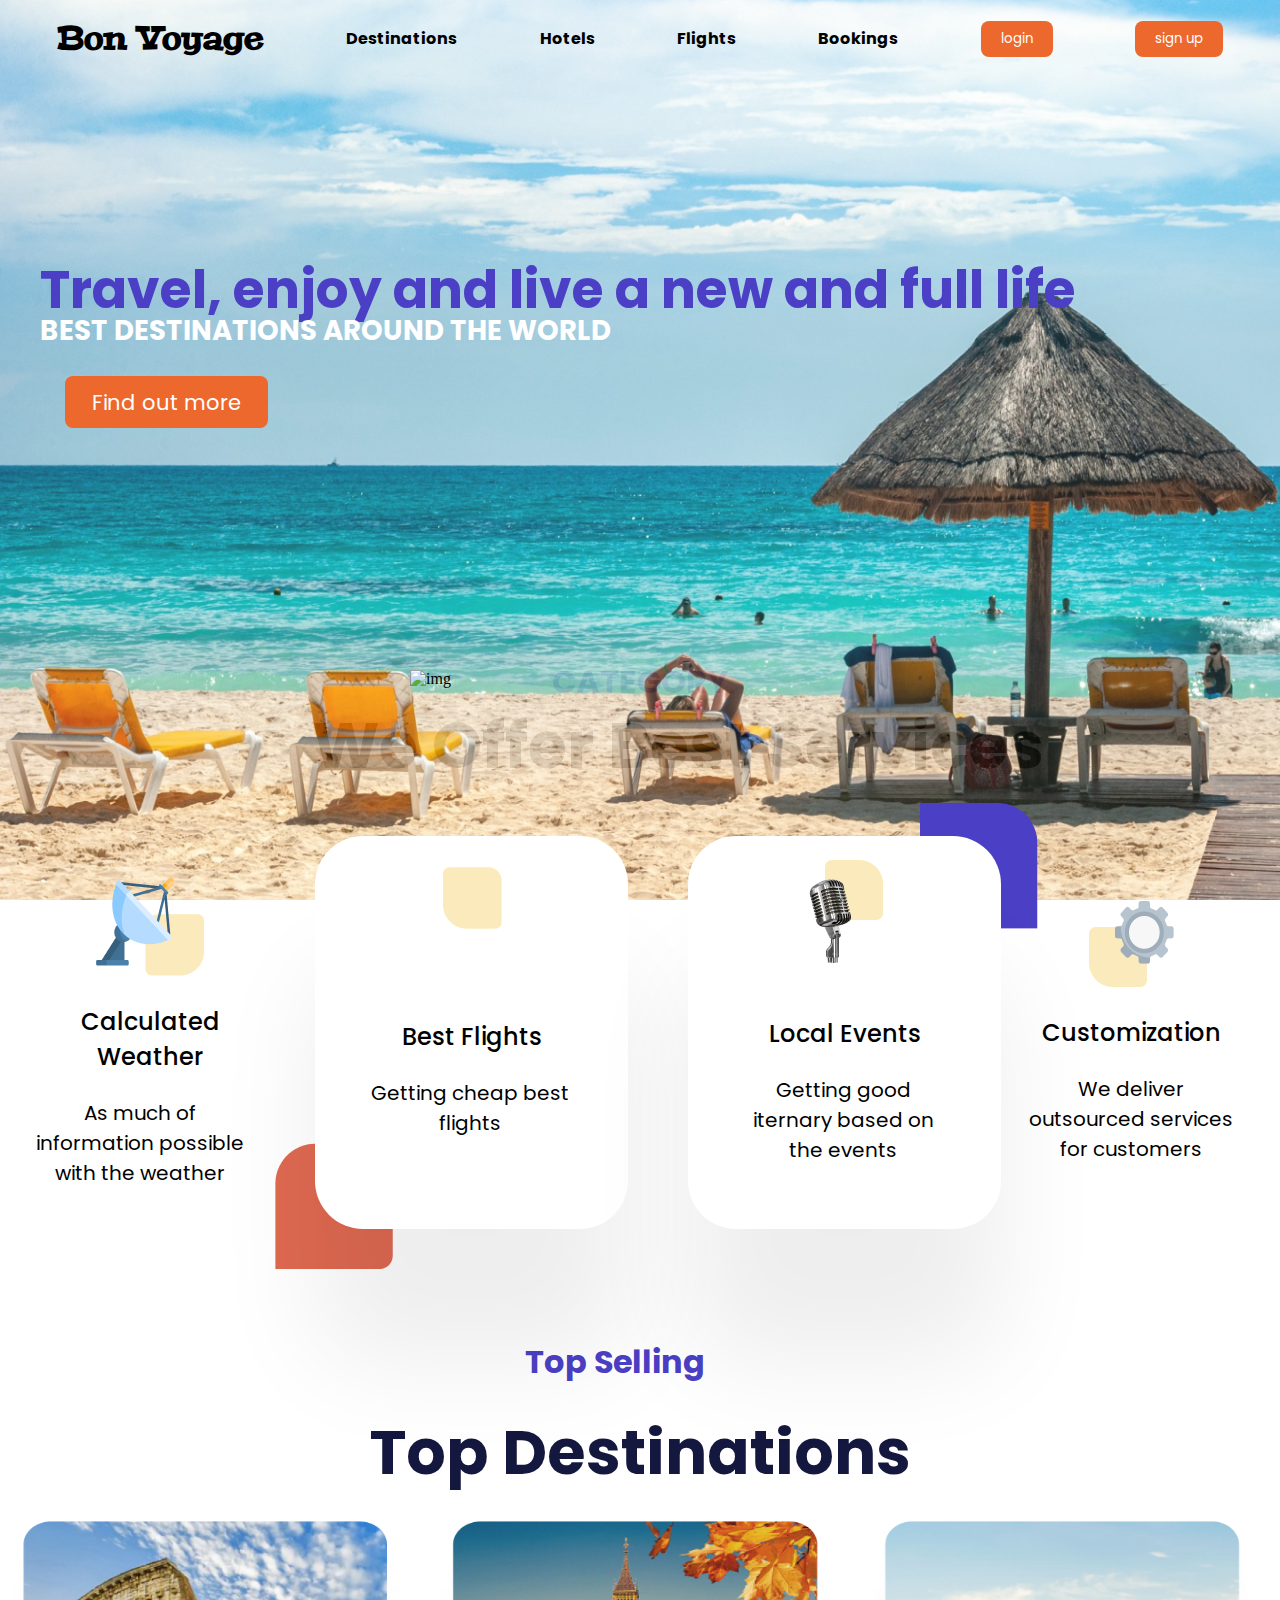
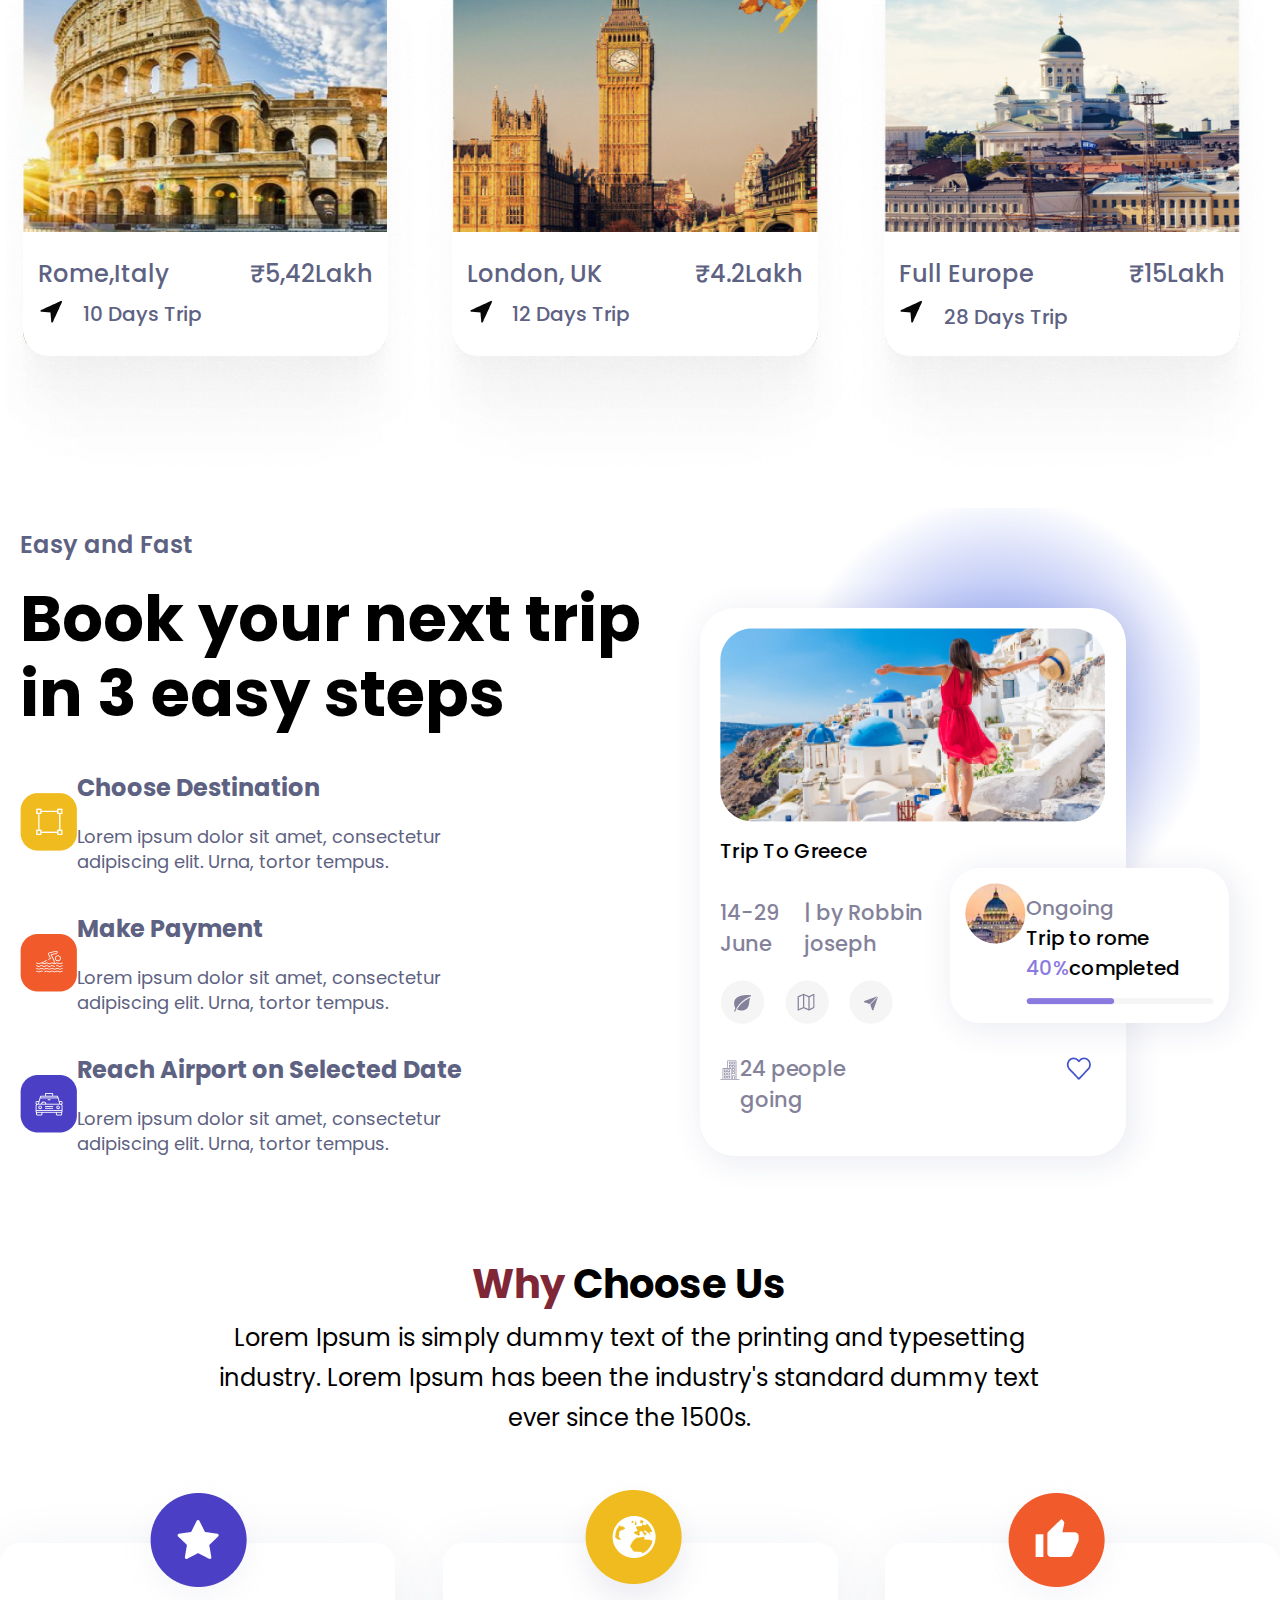
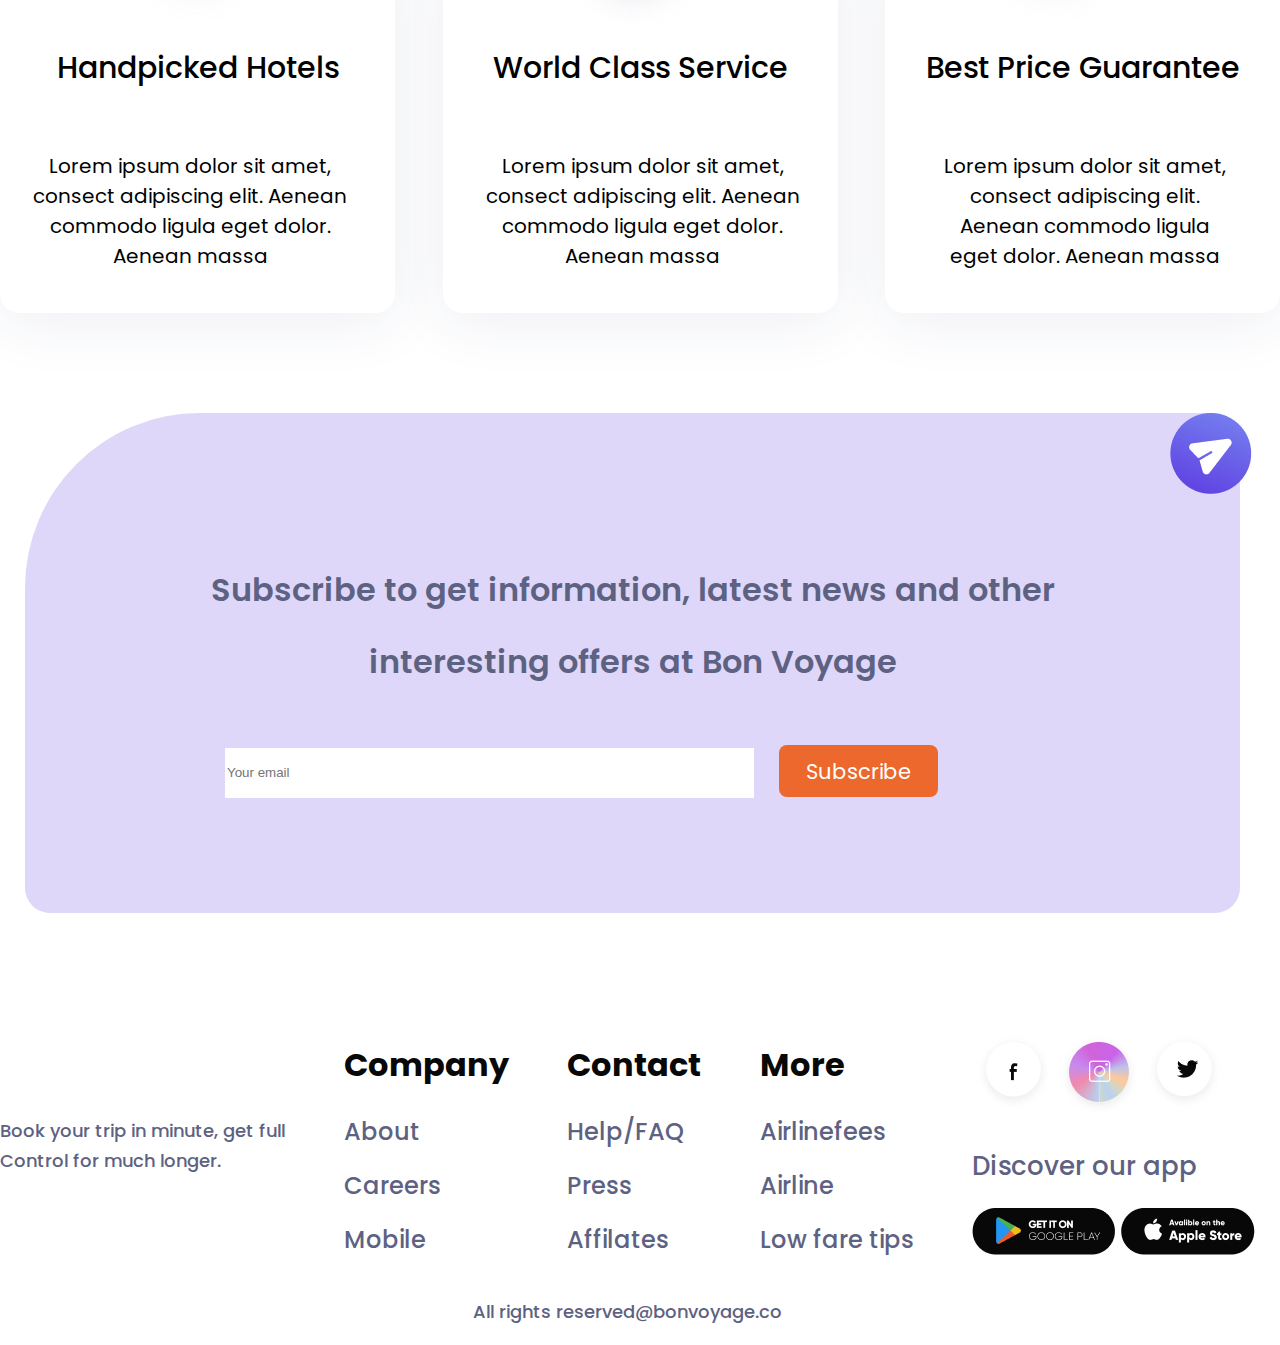
==== index.html @ 83e2f688 "Changes" ====
<!DOCTYPE html>
<html lang="en">

<head>
    <meta charset="UTF-8">
    <meta name="viewport" content="width=device-width, initial-scale=1.0">
    <title>Travel Booking</title>
    <link rel="stylesheet" href="./style.css">
    <link rel="preconnect" href="https://fonts.googleapis.com">
    <link rel="preconnect" href="https://fonts.gstatic.com" crossorigin>
    <link href="https://fonts.googleapis.com/css2?family=Peralta&family=Poppins:wght@400;500;600;700&display=swap"
        rel="stylesheet">
</head>

<body>
    <div class="header">
        <img src="images/unsplash_ELf8M_YWRTY (1).png" class="hp" alt="beach">
    </div>
    <div class="nav">
        <div id="nav1">Bon Voyage</div>
        <div>Destinations</div>
        <div>Hotels</div>
        <div>Flights</div>
        <div>Bookings</div>
        <input type="button" class="btn" value="login" />
        <input type="button" class="btn" value="sign up" />
    </div>
    <section class="section">
        <div class="b">
            <h1>Travel, enjoy and live a new and full life </h1>
            <div class="b1">
                <p>BEST DESTINATIONS AROUND THE WORLD</p>
            </div>
        </div>
        <input type="button" class="btn1" value="Find out more" />
    </section>

    <section class="section1">
        <div>
            <P class="p700">CATEGORY</P>
        </div>
        <div>
            <p class="p700b">We Offer Best Services</p>
        </div>
        <div class="rec">
            <img src="images\Rectangle 157.png" alt="img" />
        </div>
        <div class="rec1">
            <img src="images\Rectangle 158.png" alt="img" />
        </div>
        <div class="group">
            <div class="group1">
                <div>
                    <img src="images\Group 48.png" alt="img" />
                </div>
                <div class="">
                    <h3 class="p500">Calculated Weather</h3>
                    <p class="p400" id="g1">As much of information possible with the weather</p>
                </div>
            </div>
            <div class="group2">

                <div>
                    <img src="images\Rectangle 158 (1).png" alt="img" />
                </div>
                <div>
                    <h3 class="p500">Best Flights </h3>
                    <p class="p400" id="g2">Getting cheap best flights</p>
                </div>
            </div>
            <div class="group3">
                <div>
                    <img src="images\Group 50.png" alt="img" />
                </div>
                <div>
                    <h3 class="p500">Local Events</h3>
                    <p class="p400" id="g3">Getting good iternary based on the events</p>
                </div>
            </div>
            <div class="group4">
                <div>
                    <img src="images\Group 49.png" alt="img" />
                </div>
                <div>
                    <h3 class="p500">Customization</h3>
                    <p class="p400" id="g4">We deliver outsourced services for customers</p>
                </div>
            </div>
        </div>
    </section>
    <div class="plane">
        <img src="images\Group.png" alt="img" />
    </div>
    <div class="p1">
        <p>Top Selling</p>
    </div>
    <div class="p2">
        <p>Top Destinations</p>
    </div>
    <section class="section2">

        <div class="section2-g1">
            <img src="images\Rectangle 14 (1).png" alt="img" width="475" height="607">
        </div>
        <div class="section2-g2">
            <img src="images\Rectangle 14 (3).png" alt="img" width="550" height="607">
        </div>
        <div class="section2-g3">
            <img src="images\Rectangle 14.png" alt="img" width="475" height="607">
        </div>
        <div class="sg1">
            <div class=sg1-1>
                <p>Rome,Italy</p>
                <p>₹5,42Lakh</p>
            </div>
            <div class="sg1-2">
                <p>10 Days Trip</p>
            </div>
        </div>
        <div class="sg2">
            <div class="sg2-1">
                <p>London, UK</p>
                <p>₹4.2Lakh</p>
            </div>
            <div class="sg2-2">
                <p>12 Days Trip</p>
            </div>
        </div>
        <div class="sg3">
            <div class="sg3-1">
                <p>Full Europe</p>
                <p>₹15Lakh</p>
            </div>
            <div class="sg3-2">
                <p>28 Days Trip</p>
            </div>
        </div>
        <div class="section2-nav1">
            <img src="images\Navigation.png" alt="img">
        </div>
        <div class="section2-nav2">
            <img src="images\Navigation.png" alt="img">
        </div>
        <div class="section2-nav3">
            <img src="images\Navigation.png" alt="img">
        </div>
    </section>
    <section class="section3">
        <div class="section3-1">
            <div>
                <p style="font-size: 24px; font-weight: 600;">Easy and Fast</p>
            </div>
            <div>
                <p style="line-height: 75px;margin-top: 20px;margin-bottom: 20px; color: black;">Book your next trip<br>
                    in 3 easy steps</p>
            </div>
            <div class="s30">
                <div><img src="images\Group 7.png" alt="img"></div>
                <div class="s33">
                    <p style="font-size:24px;">Choose Destination</p>
                    <p style="font-size: 18px; font-weight: 400;">Lorem ipsum dolor sit amet, consectetur<br>
                        adipiscing elit. Urna, tortor tempus. </p>
                </div>
            </div>
            <div class="s30">
                <div><img src="images\Group 12.png" alt="img"></div>
                <div class="s33">
                    <p style="font-size: 24px;">Make Payment</p>
                    <p style="font-size: 18px; font-weight: 400;">Lorem ipsum dolor sit amet, consectetur<br>
                        adipiscing elit. Urna, tortor tempus. </p>
                </div>
            </div>
            <div class="s30">
                <div><img src="images\Group 11.png" alt="img"></div>
                <div class="s33">
                    <p style="font-size: 24px;">Reach Airport on Selected Date</p>
                    <p style="font-size: 18px; font-weight: 400;">Lorem ipsum dolor sit amet, consectetur<br>
                        adipiscing elit. Urna, tortor tempus. </p>
                </div>
            </div>
        </div>
        <div class="section3-2">
            <div>
                <div class="s3-201">
                    <div class="s3-20"></div>
                </div>
                <div class="s3-21">
                    <div><img src="images\Rectangle 17.png" alt="img"></div>
                    <div id="s3">
                        <p>Trip To Greece</p>
                    </div>
                    <div class="s31">
                        <div>
                            <p>14-29 <br>June</p>
                        </div>
                        <div style="padding-left: 25px;">
                            <p> | by Robbin <br>joseph</p>
                        </div>
                    </div>
                    <div class="s31">
                        <div><img src="images\LEAF.png" alt="img"></div>
                        <div style="padding-left: 20px;"><img src="images\map icon.png" alt="img"></div>
                        <div style="padding-left: 20px;"><img src="images\send.png" alt="img"></div>
                    </div>
                    <div class="s31">
                        <div style="padding-top: 25px;"><img src="images\building 1.png" alt="img"></div>
                        <div>
                            <p>24 people <br>going</p>
                        </div>
                        <div style="padding-left: 220px; padding-top: 25px;"><img src="images\heart (6) 1.png"
                                alt="img"></div>
                    </div>
                </div>
                <div class="s3-22">
                    <div><img src="images\Mask Group.png" alt="img"></div>
                    <div id="s3">
                        <div style="color:rgba(132, 130, 154, 1);">
                            <p>Ongoing</p>
                        </div>
                        <div>
                            <p>Trip to rome</p>
                        </div>
                        <div>
                            <p><span style="color: #8A79DF;">40%</span>completed</p>
                        </div>
                        <div><img src="images\Group 3.png" alt="img"></div>
                    </div>
                </div>
            </div>
        </div>
    </section>
    <section class="section4">
        <div class="section4-1">
            <p><span class="text">Why</span> Choose Us</p>
        </div>
        <div class="section4-2">
            <p>Lorem Ipsum is simply dummy text of the printing and typesetting industry. Lorem Ipsum has been the
                industry's standard dummy text ever since the 1500s.</p>
        </div>
    </section>
    <section class="section5">
        <div class="s5-1">
            <img src="images\Ellipse 5.png" alt="img">
        </div>
        <div class="s5-2">
            <img src="images\Ellipse 6.png" alt="img">
        </div>
        <div class="s5-3">
            <img src="images\Ellipse 7.png" alt="img">
        </div>
        <div class="s5-4">
            <img src="images\Vector.png" alt="img">
        </div>
        <div class="s5-5">
            <img src="images\whh_world.png" alt="img">
        </div>
        <div class="s5-6">
            <img src="images\Vector (1).png" alt="img">
        </div>
        <div class="section5-1">
            <div class="section5-11">
                <p>Handpicked Hotels</p>
            </div>
            <div class="section5-12">
                <p>Lorem ipsum dolor sit amet, consect adipiscing elit. Aenean commodo ligula eget dolor. Aenean massa
                </p>
            </div>
        </div>
        <div class="section5-2">
            <div class="section5-21">
                <p>World Class Service</p>
            </div>
            <div class="section5-22">
                <p>Lorem ipsum dolor sit amet, consect adipiscing elit. Aenean commodo ligula eget dolor. Aenean massa
                </p>
            </div>
        </div>
        <div class="section5-3">
            <div class="section5-31">
                <p>Best Price Guarantee</p>
            </div>
            <div class="section5-32">
                <p>Lorem ipsum dolor sit amet, consect adipiscing elit. Aenean commodo ligula eget dolor. Aenean massa
                </p>
            </div>
        </div>
    </section>
    <section class="s6">
        <div id="s61">
            <img src="images\Group 77.png" alt="img">
        </div>
        <div id="s62">
            <div>
                <p>Subscribe to get information, latest news and other<br>interesting offers at Bon Voyage</p>
            </div>
            <div id="s63">
                <div><input type="email" name="email" id="email" placeholder="Your email"></div>
                <div><button class="btn1">Subscribe</button></div>
            </div>
        </div>
    </section>
    <footer class="c7">
        <div class="c71">
            <div>
                <p style="font-size: 18px;">Book your trip in minute, get full<br>Control for much longer.</p>
            </div>
            <div>
                <div id="c71">
                    <p>Company</p>
                </div>
                <div>
                    <p>About</p>
                </div>
                <div>
                    <p>Careers</p>
                </div>
                <div>
                    <p>Mobile</p>
                </div>
            </div>
            <div>
                <div id="c71">
                    <p>Contact</p>
                </div>
                <div>
                    <p>Help/FAQ</p>
                </div>
                <div>
                    <p>Press</p>
                </div>
                <div>
                    <p>Affilates</p>
                </div>
            </div>
            <div>
                <div id="c71">
                    <p>More</p>
                </div>
                <div>
                    <p>Airlinefees</p>
                </div>
                <div>
                    <p>Airline</p>
                </div>
                <div>
                    <p>Low fare tips</p>
                </div>
            </div>
            <div>
                <div class="c72">
                    <div><img src="images\Social (1).png" alt="img"></div>
                    <div><img src="images\Social.png" alt="img"></div>
                    <div><img src="images\Social (2).png" alt="img"></div>
                </div>
                <div style="font-size: 26px;">
                    <p>Discover our app</p>
                </div>
                <div>
                    <div>
                        <img src="images\Google Play.png" alt="img">
                        <img src="images\Play Store.png" alt="img">
                    </div>
                    <div></div>
                </div>
            </div>
        </div>
        <div>
            <p style="font-size: 18px; text-align: center;">All rights reserved@bonvoyage.co</p>
        </div>
    </footer>
</body>

</html>
---- style.css ----
body {
    width: 100%;
    background-color: rgba(255, 255, 255, 1);
    margin: 0%;
    padding: 0%;
    overflow-x: hidden;
}

.hp {
    width: 100%;
    height: 100%;
    position: absolute;
    opacity: 0.9px;

}

.btn {
    color: white;
    background-color: rgba(236, 104, 44, 1);

    padding: 8px 20px 8px 20px;
    border-radius: 8px;
    border: 1px;
    gap: 8px;
    width: fit-content;
    font-family: 'Poppins', sans-serif;
    font-weight: 400;
}

.nav {
    top: 10px;
    display: flex;
    flex-direction: row;
    justify-content: space-around;
    align-items: center;
    color: black;
    position: relative;
    padding: 8px 20px 8px 20px;
    gap: 8px;
    border-radius: 8px;
    font-family: 'Poppins', sans-serif;
    font-weight: 700;
}

#nav1 {
    font-family: 'Peralta', cursive;
    font-weight: 700;
    font-size: xx-large;
}

.section {
    position: relative;
    left: 40px;
    top: 195px;
    font-family: 'Poppins', sans-serif;
    font-weight: 700;
    font-size: 26px;
}

.b {
    line-height: 6px;
    color: rgba(75, 64, 197, 1);
}

.b1 {
    color: white;
    font-size: 27.5px;
}

.btn1 {
    color: white;
    background-color: rgba(75, 64, 197, 1);

    padding: 10px 27px 10px 27px;
    border-radius: 8px;
    border: 1px;
    gap: 8px;
    width: fit-content;
    font-family: 'Poppins', sans-serif;
    font-weight: 500;
    font-size: 21px;
}

.section1 {
    margin-top: 425px;
    text-align: center;
    margin-right: 25px;
    margin-left: 25px;
    height: 610px;
    display: flex;
    flex-direction: column;

}

.group {
    display: flex;
    position: relative;
    margin: 0;
}

.group1 {
    display: flex;
    flex-direction: column;
    justify-content: center;
    width: 250px;
}

.group2 {
    background-color: rgba(255, 255, 255, 1);
    box-shadow: 0px 133px 106px 0px rgba(0, 0, 0, 0.07);
    width: 313px;
    height: 393px;
    border-radius: 48px;
    display: flex;
    flex-direction: column;
    justify-content: space-around;
    margin-right: 30px;
    margin-left: 40px;
}

.plane {
    position: absolute;
    top: 670px;
    left: 410px;
}

.group3 {
    background-color: rgba(255, 255, 255, 1);
    box-shadow: 0px 133px 106px 0px rgba(0, 0, 0, 0.07);
    width: 313px;
    height: 393px;
    border-radius: 48px;
    display: flex;
    flex-direction: column;
    justify-content: space-evenly;
    margin-left: 30px;
    margin-right: 25px;
}

.group4 {
    display: flex;
    flex-direction: column;
    justify-content: center;
    width: 210px;
}

.rec {
    position: absolute;
    margin-top: 485px;
    margin-left: 250px;

}

.rec1 {
    position: absolute;
    margin-top: 145px;
    margin-left: 895px;
}

.p400 {
    font-family: 'Poppins', sans-serif;
    font-weight: 400;
    margin: 0%;
    font-size: 20px;
}

.p500 {
    font-family: 'Poppins', sans-serif;
    font-weight: 500;
    font-size: 24px;
    padding: 0;

}

.p700 {
    font-family: 'Poppins', sans-serif;
    font-weight: 700;
    font-size: 32px;
    color: rgba(75, 64, 197, 1);
    margin: 0%;
    margin-bottom: 40px;
}

.p700b {
    font-family: 'Poppins', sans-serif;
    font-weight: 700;
    font-size: 64px;
    line-height: 0px;
    margin-top: 0%;
    margin-bottom: 90px;
    margin-left: 75px;
}

#g1 {
    width: 230px;
}

#g2 {
    margin-left: 45px;
    height: 120px;
    width: 220px;
}

#g3 {
    margin-left: 50px;
    height: 130px;
    width: 210px;
}

#g4 {
    width: 210px;
}

.p1 {
    margin-top: 70px;
    margin-right: 50px;
    font-family: Poppins;
    font-size: 32px;
    font-weight: 700;
    text-align: center;
    color: rgba(75, 64, 197, 1);
    padding: 0px;
    border: 0px;

}

.p2 {
    margin: 0px 0px 0px 0px;
    font-family: Poppins;
    font-size: 62px;
    font-weight: 700;
    text-align: center;
    color: rgba(20, 24, 62, 1);
    padding: 0px;
    border: 0px;
    line-height: 10px;
}

.section2-nav1 {
    position: absolute;
    margin-top: 380px;
    padding-left: 40px;
}

.section2-nav2 {
    position: absolute;
    margin-top: 380px;
    margin-left: 430px;
    padding-left: 40px;
}

.section2-nav3 {
    position: absolute;
    margin-top: 380px;
    margin-left: 860px;
    padding-left: 40px;
}

.section2-g1 {
    position: absolute;
    margin-left: 5px;

}

.section2-g2 {
    position: absolute;
    margin-left: 360px;
}

.section2-g3 {
    position: absolute;
    margin-left: 795px;
}

.sg1 {
    background: rgba(255, 255, 255, 1);
    width: 365px;
    position: absolute;
    margin-left: 23px;
    margin-top: 312px;
    height: 124px;
    border: 1px;
    border-radius: 0px 0px 26px 26px;
}

.sg2 {
    background: rgba(255, 255, 255, 1);
    width: 366px;
    position: absolute;
    margin-left: 452px;
    margin-top: 312px;
    height: 124px;
    border: 1px;
    border-radius: 0px 0px 26px 26px;
}

.sg3 {
    background: rgba(255, 255, 255, 1);
    width: 356px;
    position: absolute;
    margin-left: 884px;
    margin-top: 312px;
    height: 124px;
    border: 1px;
    border-radius: 0px 0px 26px 26px;
}

.sg1-1 {
    display: flex;
    justify-content: space-between;
    color: rgba(94, 98, 130, 1);
    font-family: Poppins;
    font-size: 24px;
    font-weight: 500;
    padding-left: 15px;
    padding-right: 15px;
    height: 50px;
}

.sg2-1 {
    display: flex;
    justify-content: space-between;
    color: rgba(94, 98, 130, 1);
    font-family: Poppins;
    font-size: 24px;
    font-weight: 500;
    padding-left: 15px;
    padding-right: 15px;
    height: 50px;
}

.sg3-1 {
    display: flex;
    justify-content: space-between;
    color: rgba(94, 98, 130, 1);
    font-family: Poppins;
    font-size: 24px;
    font-weight: 500;
    padding-left: 15px;
    padding-right: 15px;
    height: 50px;
}

.sg1-2 {
    font-family: Poppins;
    font-size: 20px;
    font-weight: 500;
    line-height: 25px;
    color: rgba(94, 98, 130, 1);
    padding-left: 60px;
    padding-right: 15px;
}

.sg2-2 {
    font-family: Poppins;
    color: rgba(94, 98, 130, 1);
    font-size: 20px;
    font-weight: 500;
    line-height: 25px;
    padding-left: 60px;
    padding-right: 50px;
}

.sg3-2 {
    font-family: Poppins;
    color: rgba(94, 98, 130, 1);
    font-size: 20px;
    font-weight: 500;
    padding-left: 60px;
    padding-right: 15px;
}

.section3 {
    margin-top: 650px;
    display: flex;
    justify-content: space-between;
}

.section3-1 {
    font-family: Poppins;
    font-size: 64px;
    font-weight: 700;
    letter-spacing: 0em;
    text-align: left;
    color: rgba(94, 98, 130, 1);
    line-height: 25px;
    margin: 0px;
    padding-left: 20px;

}

.section3-2 {
    position: absolute;
    margin-left: 700px;

}

.s30 {
    display: flex;
    flex-direction: row;
    align-items: center;
}

.s31 {
    display: flex;
    flex-direction: row;
    font-family: Poppins;
    font-size: 21px;
    font-weight: 500;
    letter-spacing: -0.005em;
    text-align: left;
    color: rgba(132, 130, 154, 1);

}

.s3-20 {
    position: absolute;
    height: 400px;
    width: 400px;
    margin-left: 100px;
    background: rgb(81, 108, 230);
    background: radial-gradient(circle, rgba(81, 108, 230, 0.9137780112044818) 15%, white 75%, white 100%);
    opacity: 70%;
}

#s3 {
    font-family: Poppins;
    font-size: 20px;
    font-weight: 500;
    line-height: 10px;
    letter-spacing: 0.015em;
    text-align: left;

}

.s3-201 {
    opacity: 100%;
}

.s3-21 {
    margin-right: 200px;
    margin-top: 100px;
    position: absolute;
    background-color: rgba(255, 255, 255, 1);
    padding: 20px;
    border-radius: 35px;
    margin-right: 100px;
    box-shadow: 5px 5px 30px 5px rgba(38, 45, 118, 0.08);

}

.s3-22 {
    position: absolute;
    padding: 15px;
    height: 125px;
    margin-top: 360px;
    margin-left: 250px;
    border-radius: 30px;
    display: flex;
    flex-direction: row;
    justify-content: space-between;
    background-color: rgba(255, 255, 255, 1);
    box-shadow: 5px 5px 30px 5px rgba(38, 45, 118, 0.08);
}

.section4 {
    width: 858px;
    height: 199px;
    margin-left: 200px;
    line-height: 40px;
    padding-top: 50px;
}

.section4-1 {
    font-family: Poppins;
    font-size: 40px;
    font-weight: 700;
    text-align: center;
    height: 30px;
}

.section4-2 {
    font-family: Poppins;
    font-size: 24px;
    font-weight: 400;
    text-align: center;
}

span.text {
    color: rgba(127, 39, 54, 1);
}

.section5 {
    width: 100%;
    display: flex;
    justify-content: space-between;

}

.section5-1 {
    width: 395px;
    height: 370px;
    border-radius: 20px;
    background-color: rgba(255, 255, 255, 1);
    display: flex;
    flex-direction: column;
    justify-content: center;
    box-shadow: 0px 10px 60px 0px rgba(38, 45, 118, 0.08);
    font-family: Poppins;
    font-size: 30px;
    font-weight: 500;
    text-align: center;
    margin-top: 120px;

}

.section5-2 {
    width: 395px;
    height: 370px;
    border-radius: 20px;
    background-color: rgba(255, 255, 255, 1);
    box-shadow: 0px 10px 60px 0px rgba(38, 45, 118, 0.08);
    display: flex;
    flex-direction: column;
    justify-content: center;
    font-family: Poppins;
    font-size: 30px;
    font-weight: 500;
    text-align: center;
    margin-top: 120px;
}

.section5-3 {
    width: 395px;
    height: 370px;
    border-radius: 20px;
    background-color: rgba(255, 255, 255, 1);
    box-shadow: 0px 10px 60px 0px rgba(38, 45, 118, 0.08);
    display: flex;
    flex-direction: column;
    justify-content: center;
    font-family: Poppins;
    font-size: 30px;
    font-weight: 500;
    text-align: center;
    margin-top: 120px;
}

.section5-11 {
    margin-top: 50px;
}

.section5-21 {
    margin-top: 50px;
}

.section5-31 {
    margin-top: 50px;
}

.section5-12 {
    width: 320px;
    margin-left: 30px;
    margin-top: 10px;
    font-family: Poppins;
    font-size: 20px;
    font-weight: 400;
    line-height: 30px;
}

.section5-22 {
    width: 360px;
    margin-left: 20px;
    margin-top: 10px;
    font-family: Poppins;
    font-size: 20px;
    font-weight: 400;
    line-height: 30px;
}

.section5-32 {
    width: 300px;
    margin-left: 50px;
    margin-top: 10px;
    font-family: Poppins;
    font-size: 20px;
    font-weight: 400;
    line-height: 30px;
}

.s5-1 {
    position: absolute;
    margin-top: 40px;
    margin-left: 110px;
}

.s5-2 {
    position: absolute;
    margin-top: 43px;
    margin-left: 545px;
}

.s5-3 {
    position: absolute;
    margin-top: 40px;
    margin-left: 968px;
}

.s5-4 {

    position: absolute;
    margin-top: 97px;
    margin-left: 177px;
}

.s5-5 {
    position: absolute;
    margin-top: 93px;
    margin-left: 612px;
}

.s5-6 {
    position: absolute;
    margin-top: 96px;
    margin-left: 1035px;
}

.s6 {
    margin-top: 100px;
}

#s61 {
    position: absolute;
    margin-left: 1170px;
}

#s62 {
    display: flex;
    flex-direction: column;
    justify-content: center;
    align-items: center;
    border-radius: 175px 25px 25px 25px;
    height: 500px;
    margin-left: 25px;
    margin-right: 40px;
    background-color: rgba(223, 215, 249, 1);
    font-family: Poppins;
    font-size: 32px;
    font-weight: 600;
    line-height: 72px;
    letter-spacing: 0em;
    text-align: center;
    color: rgba(94, 98, 130, 1);

}

#email {
    width: 525px;
    height: 48px;
    border: none
}

.btn1 {
    color: white;
    background-color: rgba(236, 104, 44, 1);
    font-family: 'Poppins', sans-serif;
    font-weight: 400;
    height: 52px;
    margin-top: 15px;
    margin-left: 25px;
}

#s63 {
    display: flex;
    align-self: baseline;
    margin-left: 200px;
}

.c7 {
    margin-right: 25px;
    margin-top: 100px;
    font-family: Poppins;
    font-size: 24px;
    font-weight: 500;
    line-height: 30px;
    letter-spacing: 0em;
    color: rgba(94, 98, 130, 1);

}

#c71 {
    font-family: Poppins;
    font-size: 32px;
    font-weight: 700;
    line-height: 40px;
    letter-spacing: 0em;
    text-align: left;
    color: rgba(8, 8, 9, 1);

}

.c71 {
    display: flex;
    flex-direction: row;
    justify-content: space-between;
    align-items: center;
}

.c72 {
    display: flex;
    flex-direction: row;
}
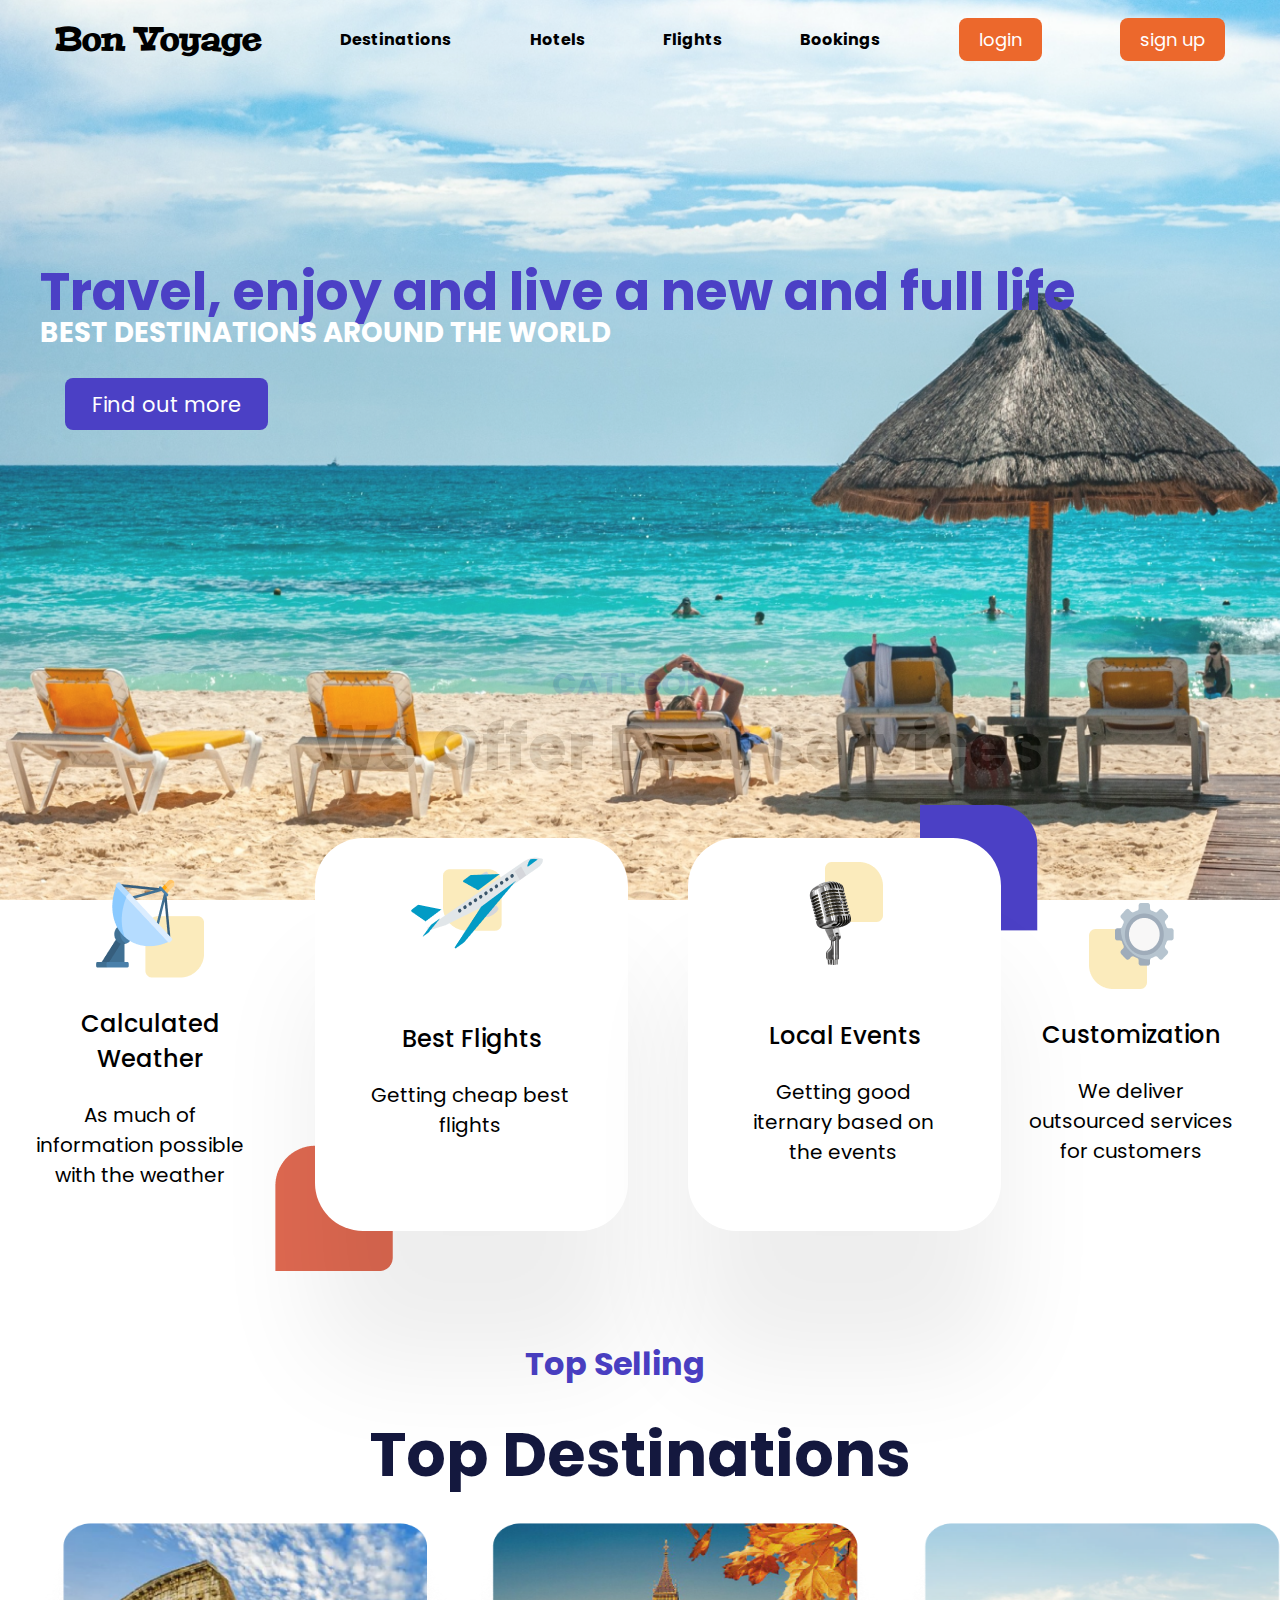
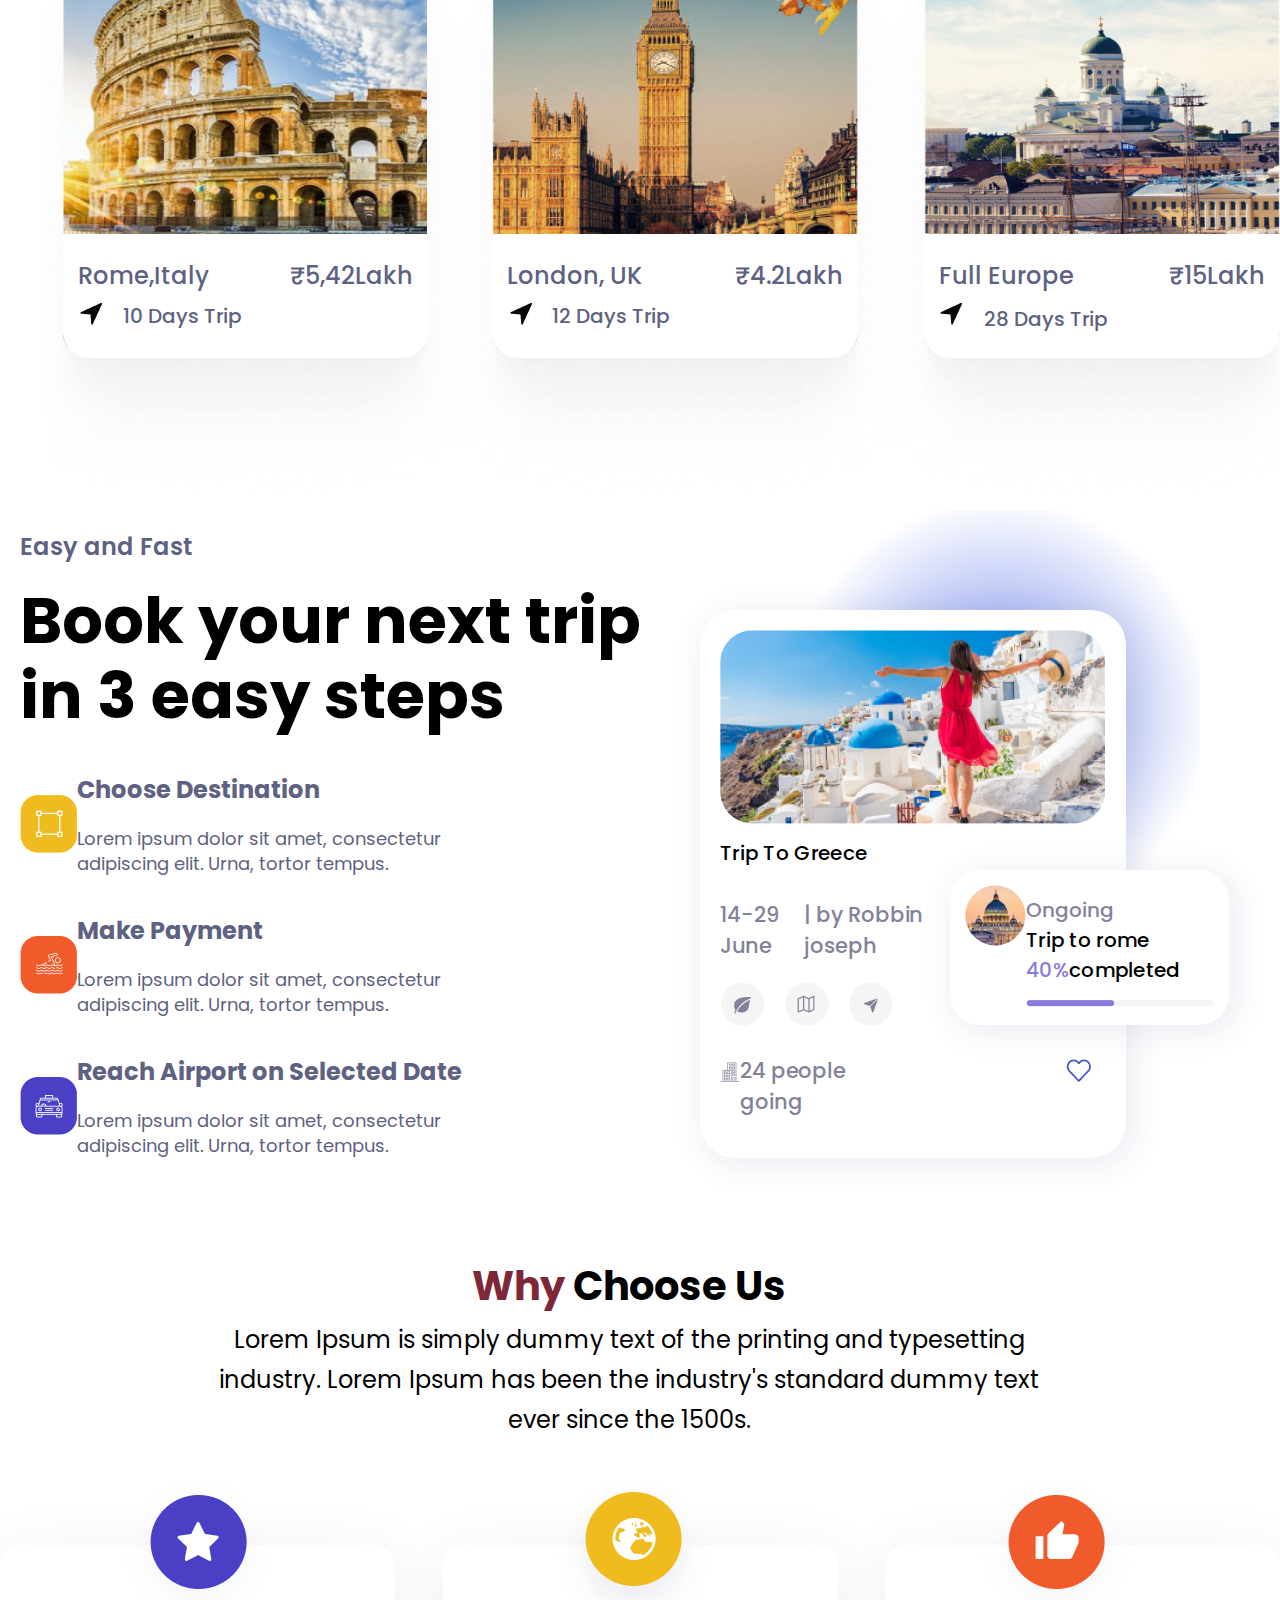
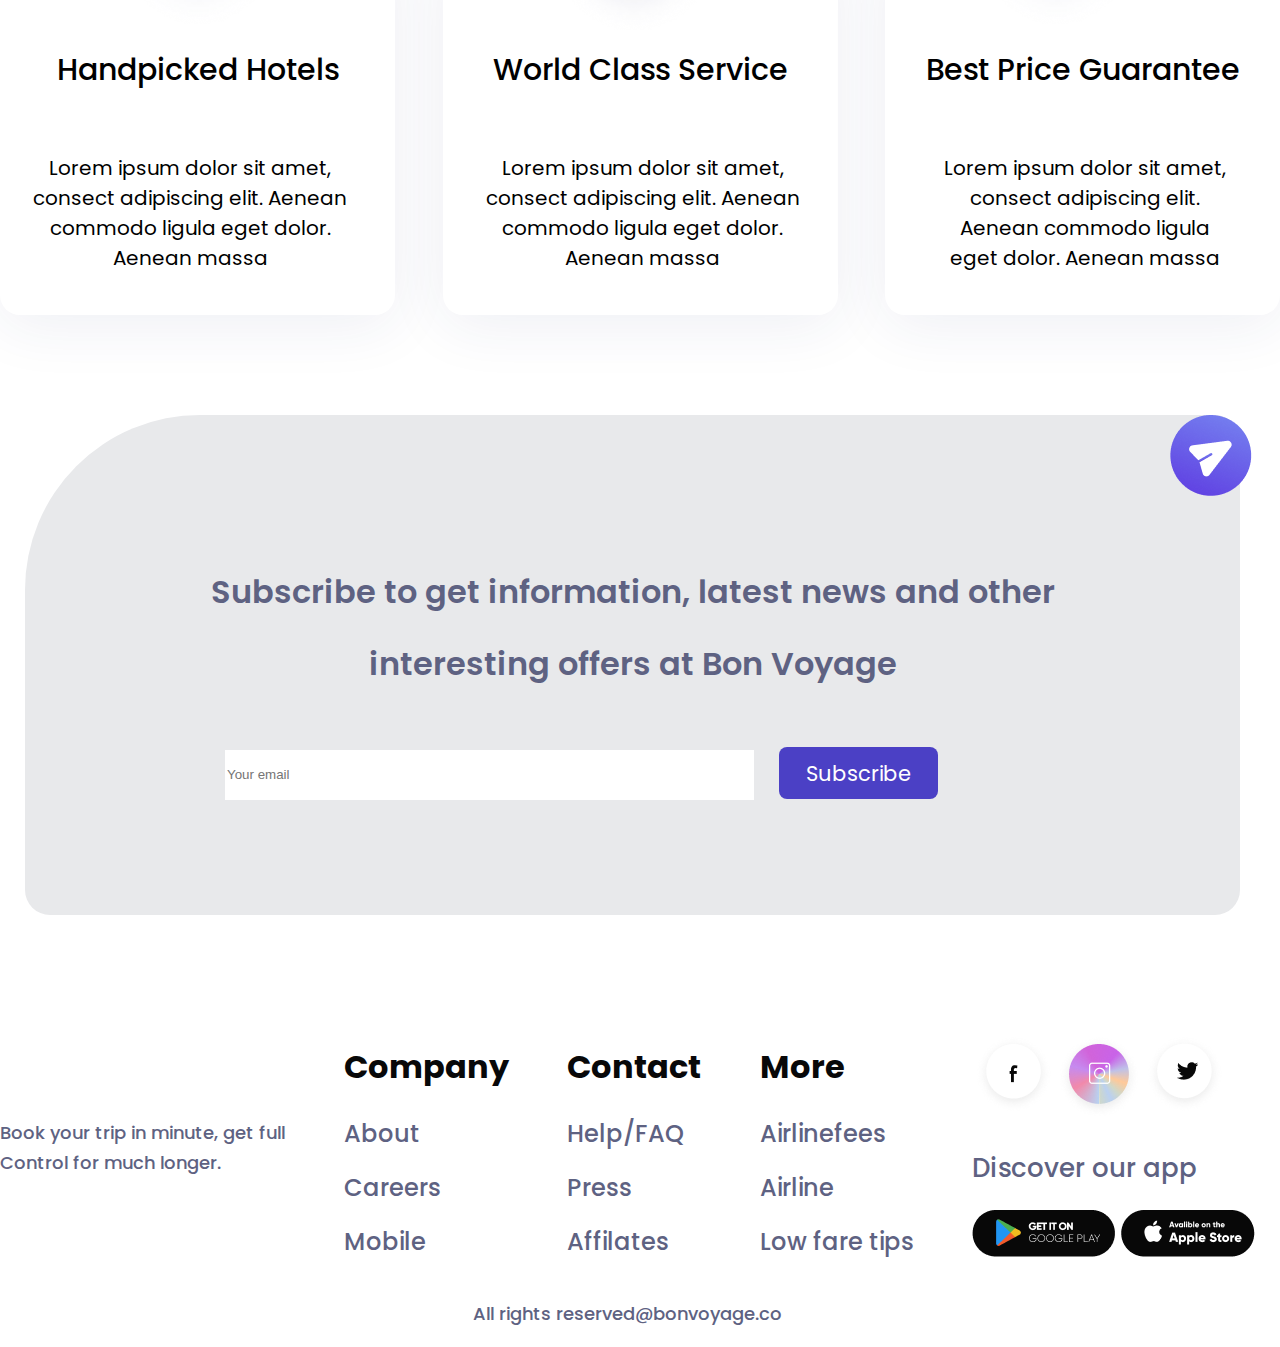
==== commit 6e4fec1a: "neww commit" ====
--- a/index.html
+++ b/index.html
@@ -43,7 +43,7 @@
             <p class="p700b">We Offer Best Services</p>
         </div>
         <div class="rec">
-            <img src="images\Rectangle 157.png" alt="img" />
+            <img src="images/Rectangle 157.png" alt="img" />
         </div>
         <div class="rec1">
             <img src="images\Rectangle 158.png" alt="img" />
@@ -89,7 +89,7 @@
         </div>
     </section>
     <div class="plane">
-        <img src="images\Group.png" alt="img" />
+        <img src="images/Group (1).png" alt="img" />
     </div>
     <div class="p1">
         <p>Top Selling</p>
--- a/style.css
+++ b/style.css
@@ -17,7 +17,7 @@
 .btn {
     color: white;
     background-color: rgba(236, 104, 44, 1);
-
+    font-size:18px;
     padding: 8px 20px 8px 20px;
     border-radius: 8px;
     border: 1px;
@@ -69,8 +69,6 @@
 
 .btn1 {
     color: white;
-    background-color: rgba(75, 64, 197, 1);
-
     padding: 10px 27px 10px 27px;
     border-radius: 8px;
     border: 1px;
@@ -235,6 +233,9 @@
     border: 0px;
     line-height: 10px;
 }
+.section2{
+    padding-left: 40px;
+}
 
 .section2-nav1 {
     position: absolute;
@@ -643,7 +644,7 @@
     height: 500px;
     margin-left: 25px;
     margin-right: 40px;
-    background-color: rgba(223, 215, 249, 1);
+    background-color: rgb(232, 233, 235);
     font-family: Poppins;
     font-size: 32px;
     font-weight: 600;
@@ -662,7 +663,7 @@
 
 .btn1 {
     color: white;
-    background-color: rgba(236, 104, 44, 1);
+    background-color:rgba(75, 64, 197, 1);
     font-family: 'Poppins', sans-serif;
     font-weight: 400;
     height: 52px;
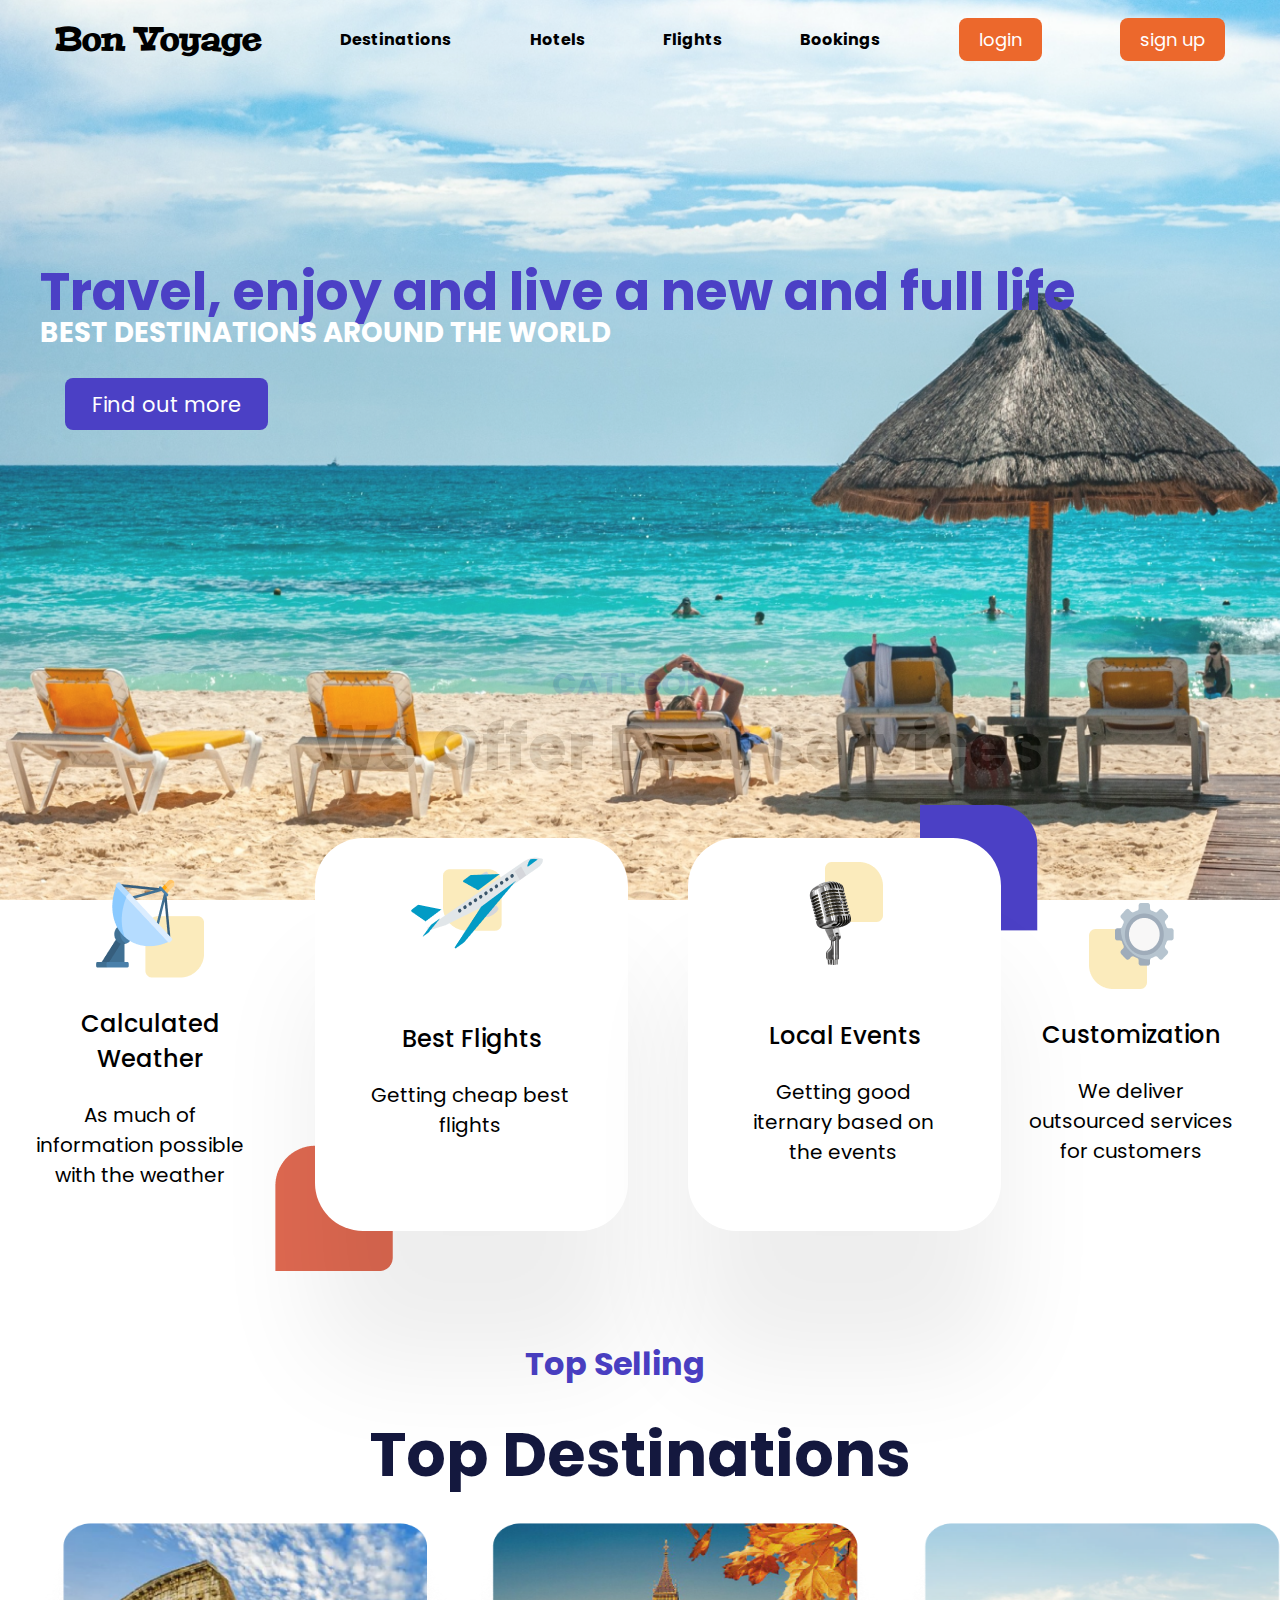
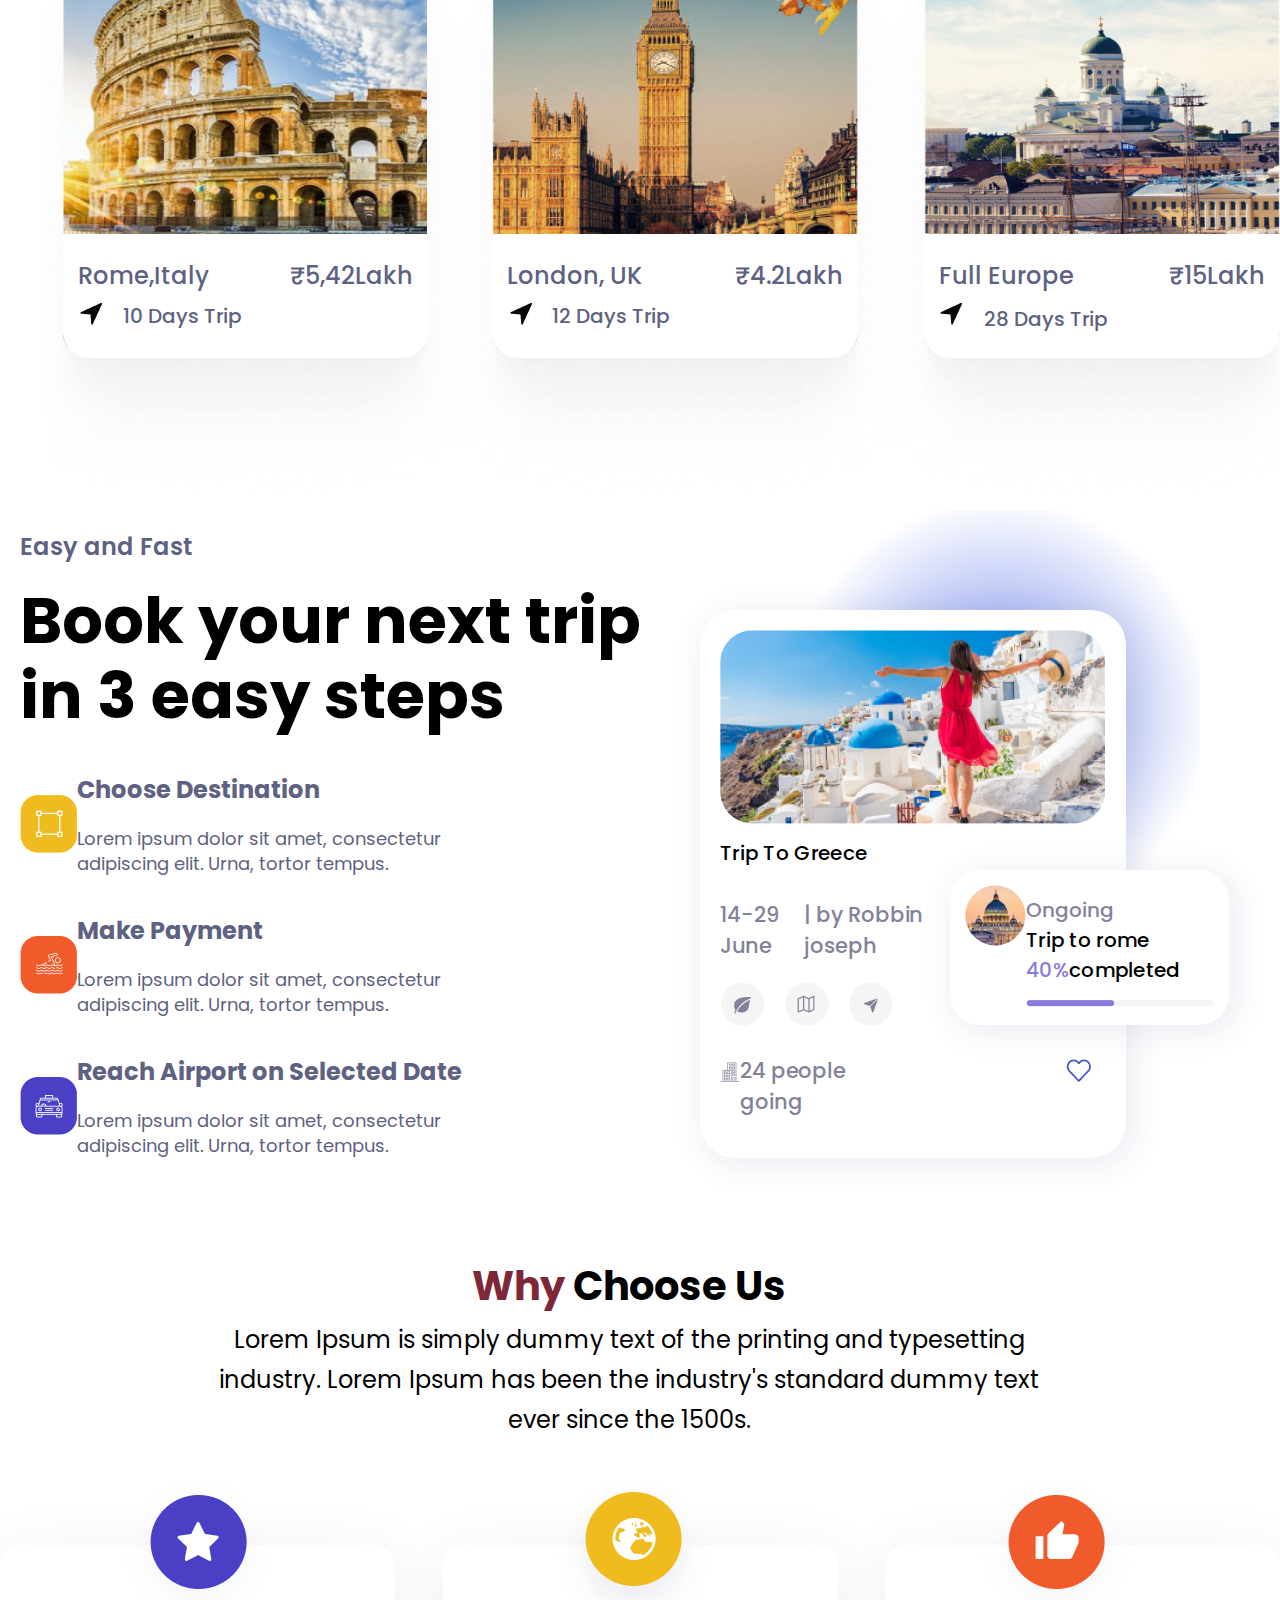
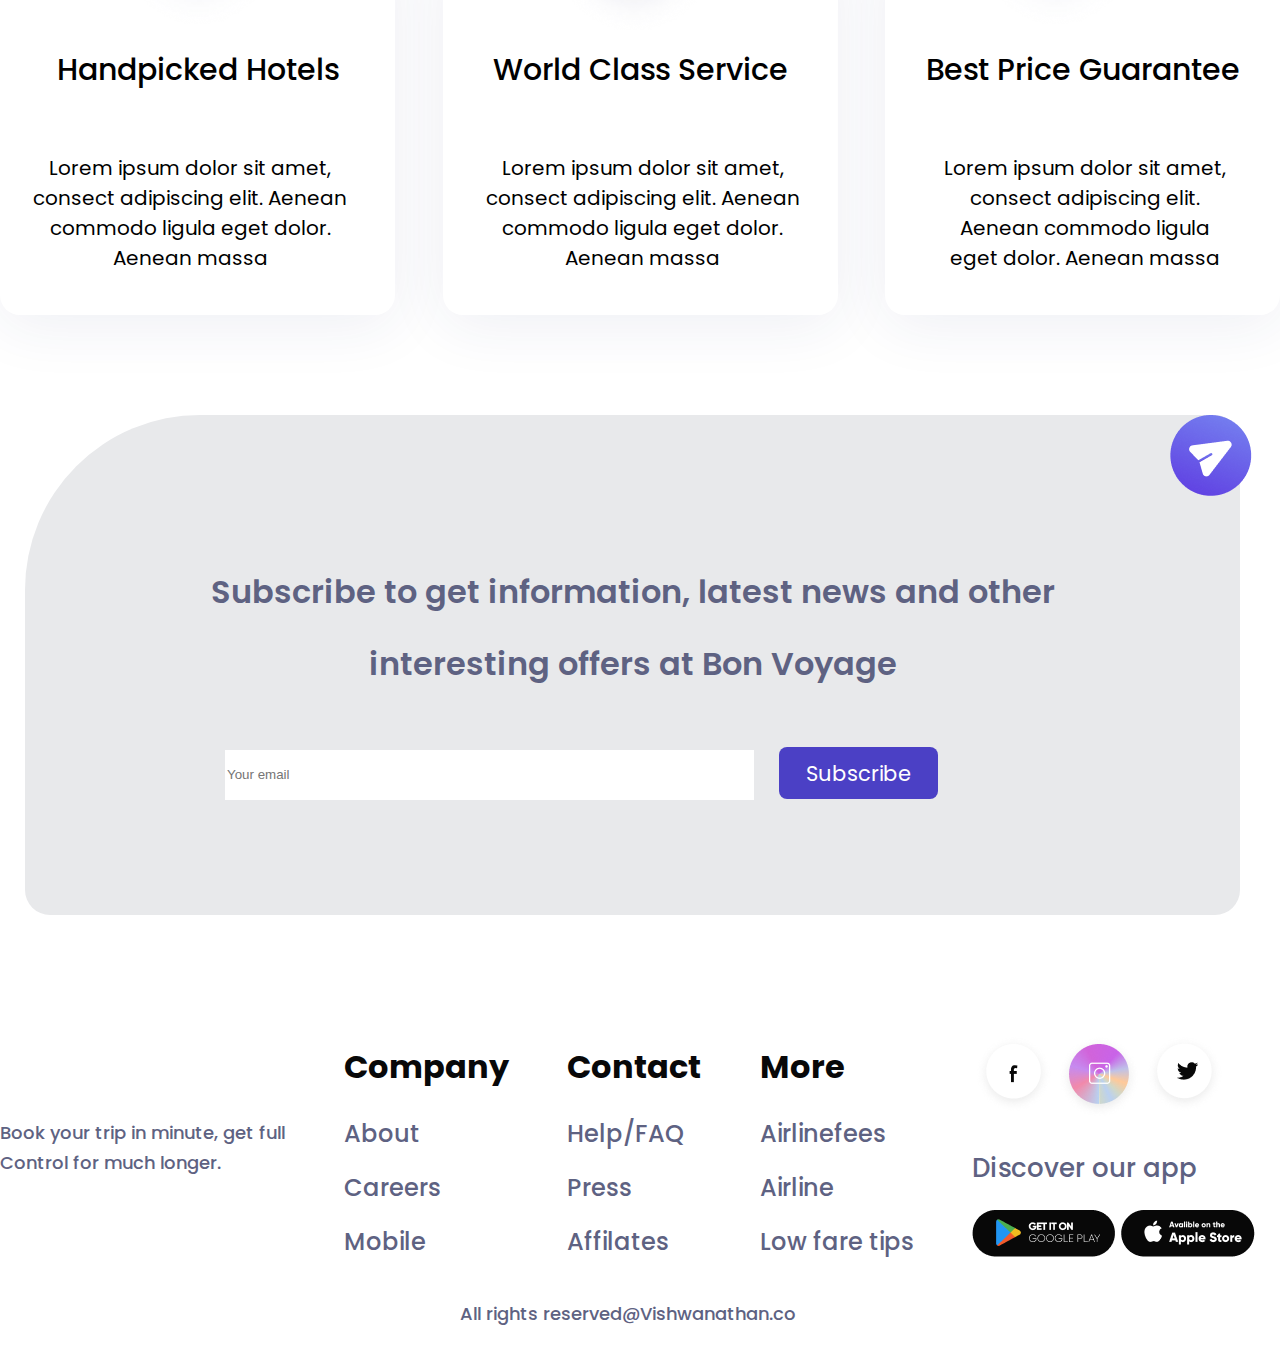
==== commit 2ab6882b: "new" ====
--- a/index.html
+++ b/index.html
@@ -365,7 +365,7 @@
             </div>
         </div>
         <div>
-            <p style="font-size: 18px; text-align: center;">All rights reserved@bonvoyage.co</p>
+            <p style="font-size: 18px; text-align: center;">All rights reserved@Vishwanathan.co</p>
         </div>
     </footer>
 </body>
--- a/style.css
+++ b/style.css
@@ -1,3 +1,4 @@
+/* This is travel landing page */
 body {
     width: 100%;
     background-color: rgba(255, 255, 255, 1);
